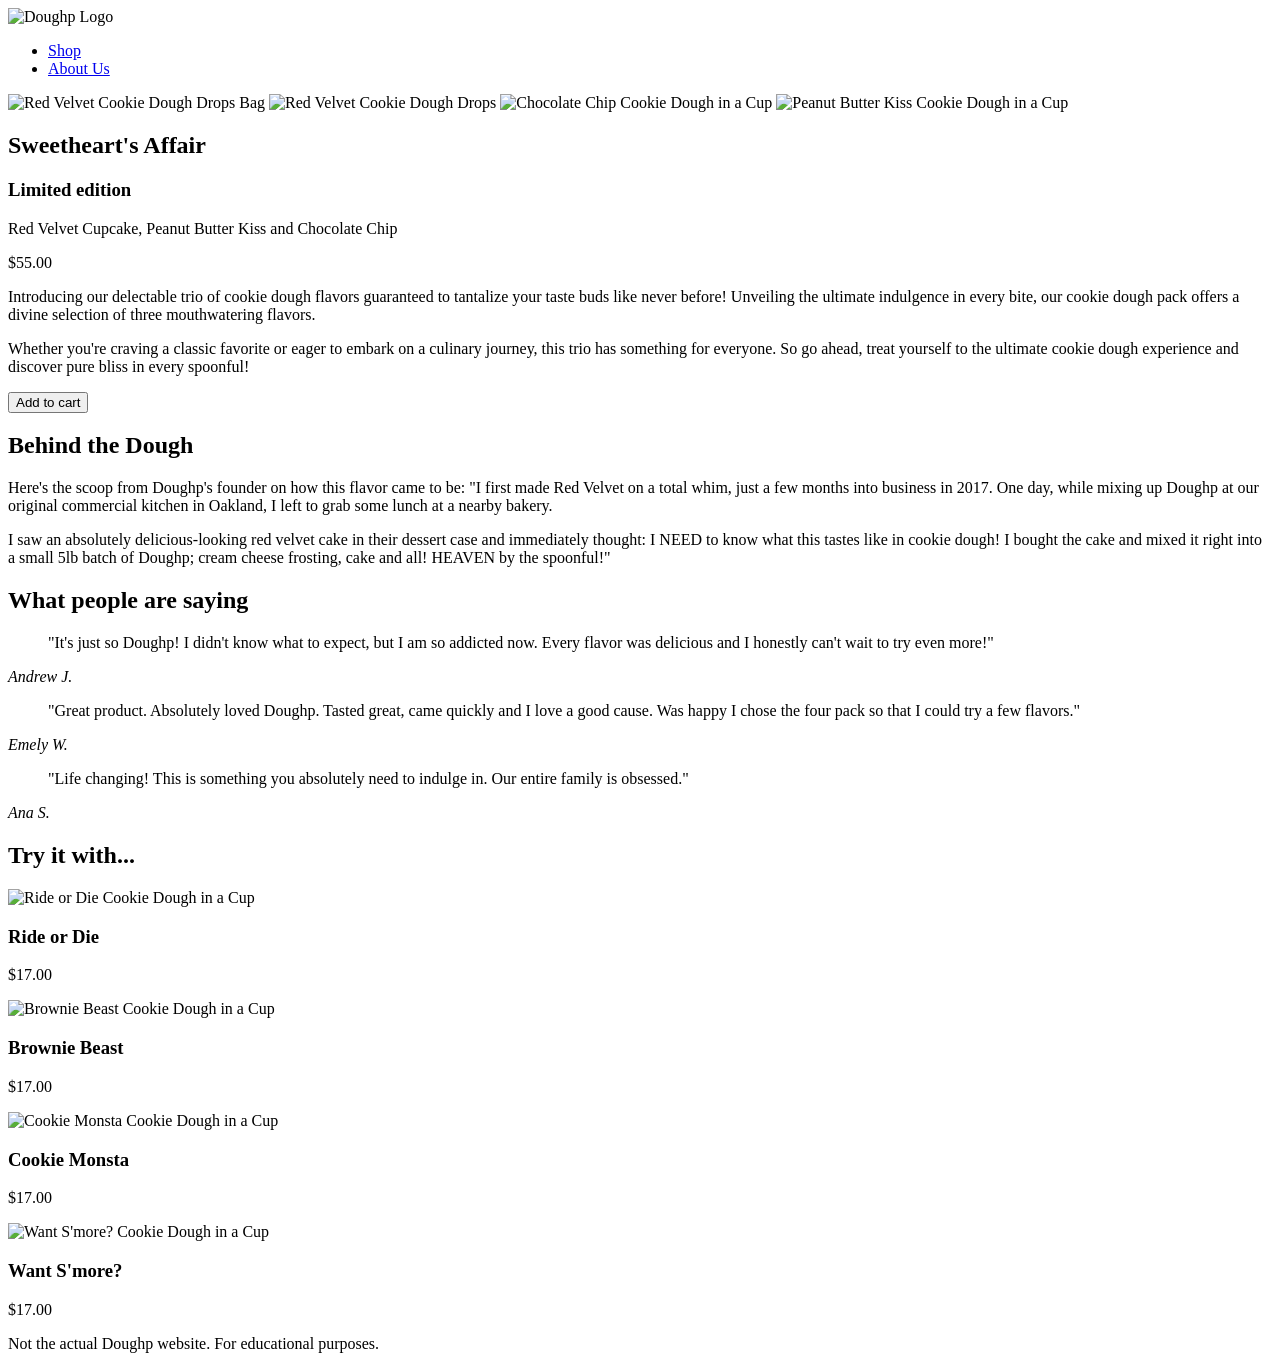
==== screenshots/index.html @ f384260a "Initial Commit" ====
<!DOCTYPE html>
<html lang="en">
<head>
    <meta charset="UTF-8">
    <meta name="viewport" content="width=device-width, initial-scale=1.0">
    <title>Responsive Product Page</title>
    <link rel="stylesheet" href="style.css">
</head>
<body>
    <header>
        <div>
            <img src="../images/doughp-logo.webp" alt="Doughp Logo">

            <nav>
                <ul>
                    <li><a href="#">Shop</a></li>
                    <li><a href="#">About Us</a></li>
                </ul>
            </nav>
        </div>
    </header>

    <main>
        <section id="product-shot">
            <div>
                <img src="../images/product-shot-1.webp" alt="Red Velvet Cookie Dough Drops Bag">
                <img src="../images/product-shot-2.webp" alt="Red Velvet Cookie Dough Drops">
                <img src="../images/product-shot-3.webp" alt="Chocolate Chip Cookie Dough in a Cup">
                <img src="../images/product-shot-4.webp" alt="Peanut Butter Kiss Cookie Dough in a Cup">
            </div>
        </section>

        <section id="sweetheart">
            <div>
                <h1>Sweetheart's Affair</h1>
                <h3>Limited edition</h3>

                <p>Red Velvet Cupcake, Peanut Butter Kiss and Chocolate Chip</p>
                <p>$55.00</p>
                <p>Introducing our delectable trio of cookie dough flavors guaranteed to tantalize your taste buds like never before! Unveiling the ultimate indulgence in every bite, our cookie dough pack offers a divine selection of three mouthwatering flavors.</p>
                <p>Whether you're craving a classic favorite or eager to embark on a culinary journey, this trio has something for everyone. So go ahead, treat yourself to the ultimate cookie dough experience and discover pure bliss in every spoonful!</p>

                <button>Add to cart</button>
            </div>
        </section>

        <section id="behind">
            <div>
                <h2>Behind the Dough</h2>

                <p>Here's the scoop from Doughp's founder on how this flavor came to be: "I first made Red Velvet on a total whim, just a few months into business in 2017. One day, while mixing up Doughp at our original commercial kitchen in Oakland, I left to grab some lunch at a nearby bakery.</p>
                <p>I saw an absolutely delicious-looking red velvet cake in their dessert case and immediately thought: I NEED to know what this tastes like in cookie dough! I bought the cake and mixed it right into a small 5lb batch of Doughp; cream cheese frosting, cake and all! HEAVEN by the spoonful!"</p>
            </div>
        </section>

        <section id="reviews">
            <div>
                <h2>What people are saying</h2>
                <blockquote>"It's just so Doughp! I didn't know what to expect, but I am so addicted now. Every flavor was delicious and I honestly can't wait to try even more!"</blockquote> <!-- maybe just p instead of quote-->
                <p><em>Andrew J.</em></p>

                <blockquote>"Great product. Absolutely loved Doughp. Tasted great, came quickly and I love a good cause. Was happy I chose the four pack so that I could try a few flavors."</blockquote>
                <p><em>Emely W.</em></p>

                <blockquote>"Life changing! This is something you absolutely need to indulge in. Our entire family is obsessed."</blockquote>
                <p><em>Ana S.</em></p>
            </div>
        </section>

        <section id="try">
            <div>
                <h2>Try it with...</h2>

                <div>
                    <img src="../images/ride-or-die.webp" alt="Ride or Die Cookie Dough in a Cup">
                    <h3>Ride or Die</h3>
                    <p>$17.00</p>
                </div>

                <div>
                    <img src="../images/brownie-beast.webp" alt="Brownie Beast Cookie Dough in a Cup">
                    <h3>Brownie Beast</h3>
                    <p>$17.00</p>
                </div>

                <div>
                    <img src="../images/cookie-monsta.webp" alt="Cookie Monsta Cookie Dough in a Cup">
                    <h3>Cookie Monsta</h3>
                    <p>$17.00</p>
                </div>

                <div>
                    <img src="../images/smores.webp" alt="Want S'more? Cookie Dough in a Cup">
                    <h3>Want S'more?</h3>
                    <p>$17.00</p>
                </div>
            </div>
        </section>
    </main>

    <footer>
        <p>Not the actual Doughp website. For educational purposes.</p>        
    </footer>
</body>
</html>
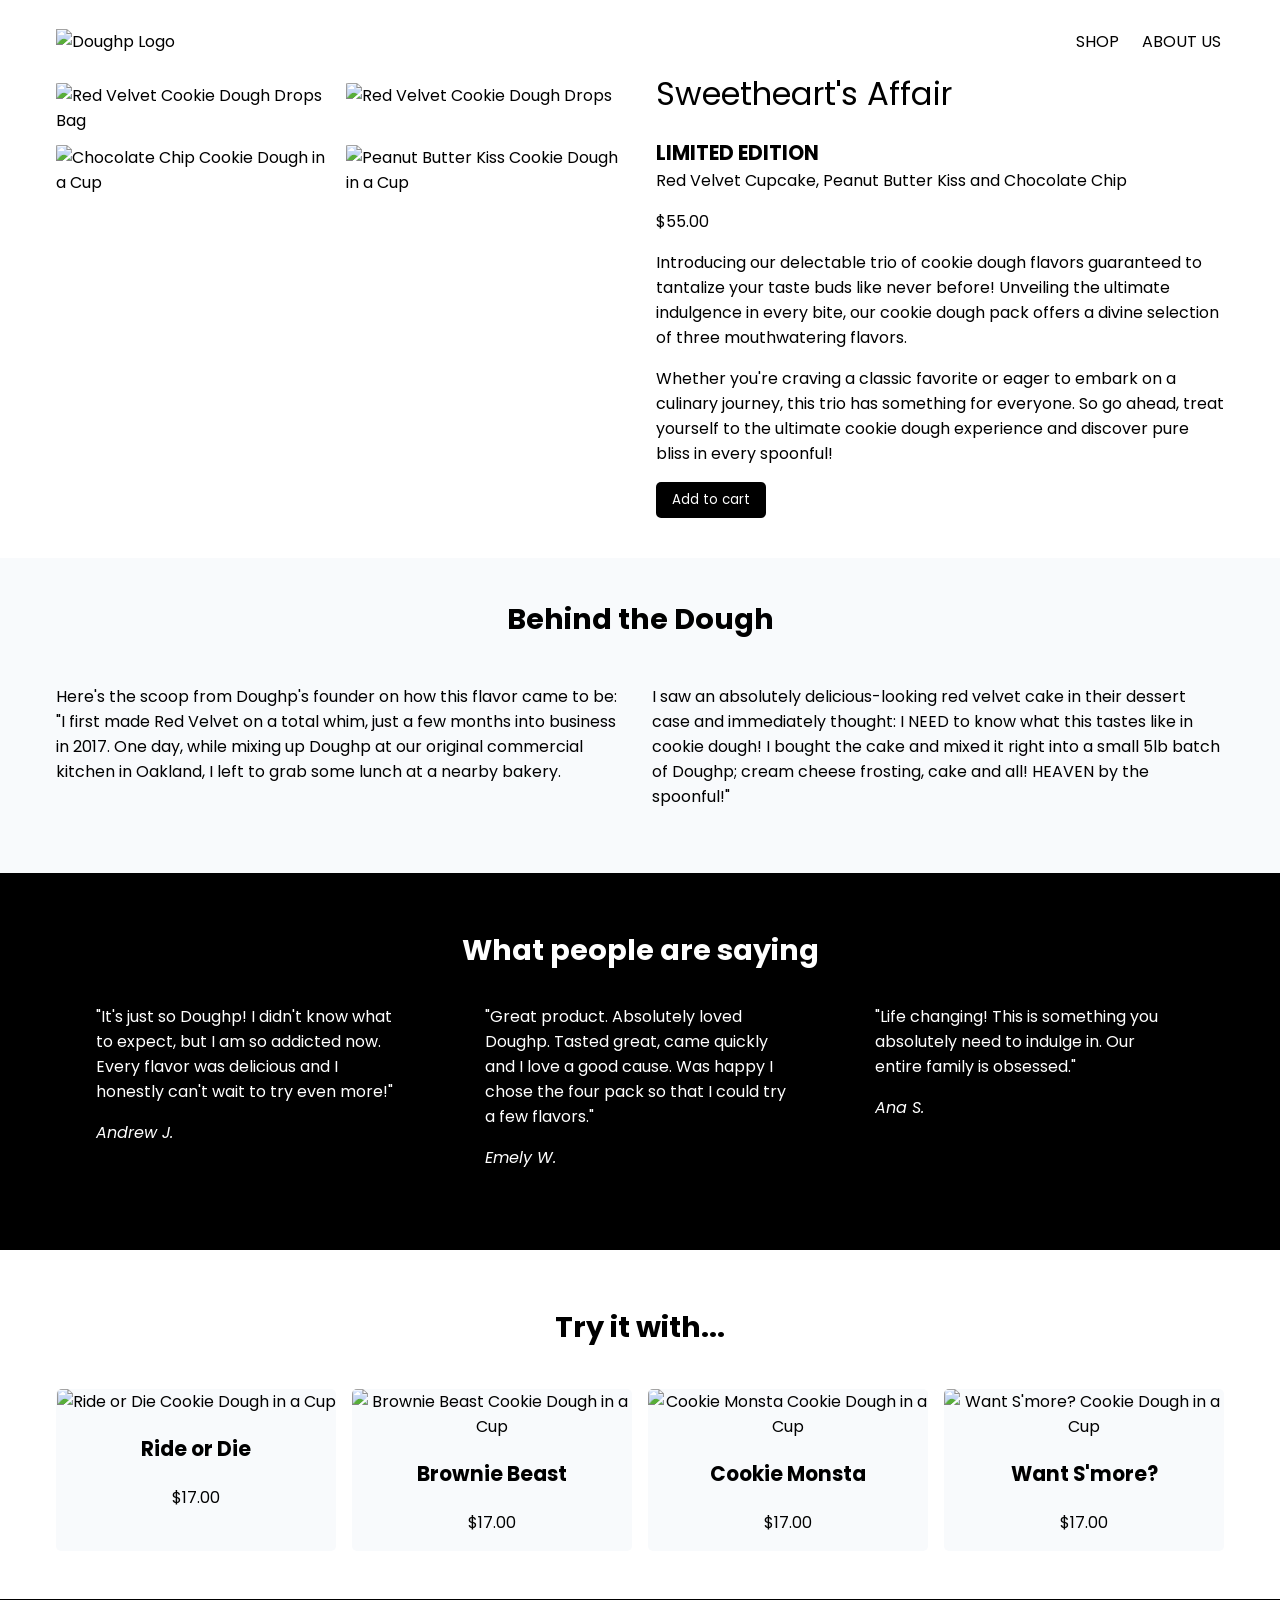
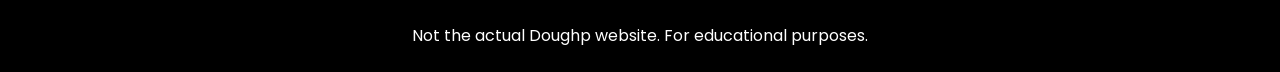
==== commit 57531b42: "Commit changes" ====
--- a/screenshots/index.html
+++ b/screenshots/index.html
@@ -3,49 +3,54 @@
 <head>
     <meta charset="UTF-8">
     <meta name="viewport" content="width=device-width, initial-scale=1.0">
+    <link rel="preconnect" href="https://fonts.googleapis.com">
+<link rel="preconnect" href="https://fonts.gstatic.com" crossorigin>
+<link href="https://fonts.googleapis.com/css2?family=Poppins:ital,wght@0,100;0,200;0,300;0,400;0,500;0,600;0,700;0,800;0,900;1,100;1,200;1,300;1,400;1,500;1,600;1,700;1,800;1,900&family=Quantico:ital,wght@0,400;0,700;1,400;1,700&display=swap" rel="stylesheet">
     <title>Responsive Product Page</title>
-    <link rel="stylesheet" href="style.css">
+    <link rel="stylesheet" href="../css/style.css">
 </head>
 <body>
     <header>
-        <div>
+        <div class="container">
             <img src="../images/doughp-logo.webp" alt="Doughp Logo">
 
             <nav>
                 <ul>
-                    <li><a href="#">Shop</a></li>
-                    <li><a href="#">About Us</a></li>
+                    <li><a href="#">SHOP</a></li>
+                    <li><a href="#">ABOUT US</a></li>
                 </ul>
             </nav>
         </div>
     </header>
 
     <main>
-        <section id="product-shot">
-            <div>
-                <img src="../images/product-shot-1.webp" alt="Red Velvet Cookie Dough Drops Bag">
-                <img src="../images/product-shot-2.webp" alt="Red Velvet Cookie Dough Drops">
-                <img src="../images/product-shot-3.webp" alt="Chocolate Chip Cookie Dough in a Cup">
-                <img src="../images/product-shot-4.webp" alt="Peanut Butter Kiss Cookie Dough in a Cup">
-            </div>
-        </section>
+        <div id="hero">
+            <section id="product-shot">
+                <div class="container" id="images-top">
+                    <img src="../images/product-shot-1.webp" alt="Red Velvet Cookie Dough Drops Bag">
+                    <img src="../images/product-shot-2.webp" alt="Red Velvet Cookie Dough Drops">
+                    <img src="../images/product-shot-3.webp" alt="Chocolate Chip Cookie Dough in a Cup">
+                    <img src="../images/product-shot-4.webp" alt="Peanut Butter Kiss Cookie Dough in a Cup">
+                </div>
+            </section>
 
-        <section id="sweetheart">
-            <div>
-                <h1>Sweetheart's Affair</h1>
-                <h3>Limited edition</h3>
+            <section id="sweetheart">
+                <div class="container">
+                    <h1>Sweetheart's Affair</h1>
+                    <h3>LIMITED EDITION</h3>
 
-                <p>Red Velvet Cupcake, Peanut Butter Kiss and Chocolate Chip</p>
-                <p>$55.00</p>
-                <p>Introducing our delectable trio of cookie dough flavors guaranteed to tantalize your taste buds like never before! Unveiling the ultimate indulgence in every bite, our cookie dough pack offers a divine selection of three mouthwatering flavors.</p>
-                <p>Whether you're craving a classic favorite or eager to embark on a culinary journey, this trio has something for everyone. So go ahead, treat yourself to the ultimate cookie dough experience and discover pure bliss in every spoonful!</p>
+                    <p>Red Velvet Cupcake, Peanut Butter Kiss and Chocolate Chip</p>
+                    <p>$55.00</p>
+                    <p>Introducing our delectable trio of cookie dough flavors guaranteed to tantalize your taste buds like never before! Unveiling the ultimate indulgence in every bite, our cookie dough pack offers a divine selection of three mouthwatering flavors.</p>
+                    <p>Whether you're craving a classic favorite or eager to embark on a culinary journey, this trio has something for everyone. So go ahead, treat yourself to the ultimate cookie dough experience and discover pure bliss in every spoonful!</p>
 
-                <button>Add to cart</button>
-            </div>
-        </section>
+                    <button>Add to cart</button>
+                </div>
+            </section>
+        </div>
 
         <section id="behind">
-            <div>
+            <div class="container">
                 <h2>Behind the Dough</h2>
 
                 <p>Here's the scoop from Doughp's founder on how this flavor came to be: "I first made Red Velvet on a total whim, just a few months into business in 2017. One day, while mixing up Doughp at our original commercial kitchen in Oakland, I left to grab some lunch at a nearby bakery.</p>
@@ -54,42 +59,48 @@
         </section>
 
         <section id="reviews">
-            <div>
+            <div class="container">
                 <h2>What people are saying</h2>
-                <blockquote>"It's just so Doughp! I didn't know what to expect, but I am so addicted now. Every flavor was delicious and I honestly can't wait to try even more!"</blockquote> <!-- maybe just p instead of quote-->
-                <p><em>Andrew J.</em></p>
+                <div>
+                    <blockquote>"It's just so Doughp! I didn't know what to expect, but I am so addicted now. Every flavor was delicious and I honestly can't wait to try even more!"</blockquote>
+                    <p><em>Andrew J.</em></p>
+                </div>
 
-                <blockquote>"Great product. Absolutely loved Doughp. Tasted great, came quickly and I love a good cause. Was happy I chose the four pack so that I could try a few flavors."</blockquote>
-                <p><em>Emely W.</em></p>
+                <div>
+                    <blockquote>"Great product. Absolutely loved Doughp. Tasted great, came quickly and I love a good cause. Was happy I chose the four pack so that I could try a few flavors."</blockquote>
+                    <p><em>Emely W.</em></p>
+                </div>
 
-                <blockquote>"Life changing! This is something you absolutely need to indulge in. Our entire family is obsessed."</blockquote>
-                <p><em>Ana S.</em></p>
+                <div>
+                    <blockquote>"Life changing! This is something you absolutely need to indulge in. Our entire family is obsessed."</blockquote>
+                    <p><em>Ana S.</em></p>
+                </div>
             </div>
         </section>
 
         <section id="try">
-            <div>
+            <div class="container" id="images-bottom">
                 <h2>Try it with...</h2>
 
-                <div>
+                <div class="flavour">
                     <img src="../images/ride-or-die.webp" alt="Ride or Die Cookie Dough in a Cup">
                     <h3>Ride or Die</h3>
                     <p>$17.00</p>
                 </div>
 
-                <div>
+                <div class="flavour">
                     <img src="../images/brownie-beast.webp" alt="Brownie Beast Cookie Dough in a Cup">
                     <h3>Brownie Beast</h3>
                     <p>$17.00</p>
                 </div>
 
-                <div>
+                <div class="flavour">
                     <img src="../images/cookie-monsta.webp" alt="Cookie Monsta Cookie Dough in a Cup">
                     <h3>Cookie Monsta</h3>
                     <p>$17.00</p>
                 </div>
 
-                <div>
+                <div class="flavour">
                     <img src="../images/smores.webp" alt="Want S'more? Cookie Dough in a Cup">
                     <h3>Want S'more?</h3>
                     <p>$17.00</p>
--- a/css/style.css
+++ b/css/style.css
@@ -0,0 +1,252 @@
+*{
+    box-sizing: border-box;
+    font-family: Poppins, sans-serif;
+}
+
+body{
+    margin: 0;
+    padding: 0;
+}
+
+.container{
+    max-width: 1200px;
+    padding-left: 1rem;
+    padding-right: 1rem;
+}
+
+h1{
+    font-size: 2.027rem;
+}
+
+h2{
+    font-size: 1.802rem;
+}
+
+h3{
+    font-size: 1.266rem;
+}
+
+header div{
+    display: flex;
+    justify-content: space-between;
+    align-items: center;
+    margin-bottom: 0.5rem;
+}
+
+header img{
+    width: 130px;
+}
+
+nav ul{
+    list-style: none;
+    display: flex;
+}
+
+nav ul li{
+    margin: 0 0.2rem;
+}
+
+nav a{
+    text-decoration: none;
+    color: #000;
+    margin-left: 1rem;
+}
+
+#images-top{
+    display: flex;
+    flex-wrap: wrap;
+    justify-content: space-between;
+}
+
+#images-top img{
+    width: 100%;
+}
+
+#images-top img:nth-child(1){
+    border-radius: 1%;
+}
+
+#images-top img:nth-child(2),
+#images-top img:nth-child(3),
+#images-top img:nth-child(4){
+    width: 31%;
+    margin-top: 0.8rem;
+    border-radius: 3%;
+}
+
+#sweetheart h1{
+    font-weight: normal;
+}
+
+#sweetheart h3{
+    margin-bottom: 0;
+}
+
+#sweetheart p:nth-of-type(1){
+    margin-top: 0;
+}
+
+#sweetheart button{
+    background-color: #000;
+    color: #fff;
+    border-radius: 5px;
+    padding: 0.5rem 1rem;
+    border: none;
+}
+
+#behind{
+    background-color: #f8fafc;
+    margin: 2.5rem 0 0;
+    padding: 1rem 0 3rem;
+}
+
+#behind h2{
+    text-align: center;
+    margin-bottom: 1.5rem;
+}
+
+#reviews{
+    background-color: #000;
+    color: #fff;
+    padding: 2rem 0 1rem;
+}
+
+#reviews h2{
+    text-align: center;
+    margin-bottom: 1.5rem;
+}
+
+#reviews p{
+    margin-left: 2.5rem;
+    margin-bottom: 4rem;
+}
+
+#try{
+    padding: 2rem 0;;
+}
+
+#try .container{
+    display: grid;
+    grid-template-columns: repeat(2, 1fr);
+    gap: 1.5rem;
+}
+
+#try h2{
+    text-align: center;
+    margin-bottom: 1.5rem;
+    grid-column: 1 / 3;
+}
+
+#try .flavour{
+    background-color: #f8fafc;
+    text-align: center;
+    border-radius: 5px;
+}
+
+#images-bottom img{
+    width: 100%;
+    border-radius: 5px;
+}
+
+footer{
+    background-color: #000;
+    color: #fff;
+    text-align: center;
+    padding: 0.5rem;
+    font-size: 0.8rem;
+}
+
+@media (min-width: 768px){
+
+header div{
+    margin-top: 0.8rem;
+}
+
+header img{
+    width: 170px;
+}
+
+#images-top{
+    margin-top: 0;
+}
+
+#images-top img:nth-child(1){
+    border-radius: 1%;
+}
+
+#images-top img:nth-child(1),
+#images-top img:nth-child(2),
+#images-top img:nth-child(3),
+#images-top img:nth-child(4){
+    width: 49%;
+    margin-top: 0.8rem;
+    border-radius: 1%;
+}
+
+#behind h2{
+    margin-bottom: 0.2rem;
+}
+
+#behind .container{
+    display: grid;
+    grid-template-columns: repeat(2, 1fr);
+    gap: 1.5rem;
+}
+
+#behind h2{
+    grid-column: 1 / 3;
+}
+
+#reviews h2{
+    margin-bottom: 1rem;
+}
+
+#reviews .container{
+    display: grid;
+    grid-template-columns: repeat(3, 1fr);;
+}
+
+#reviews h2{
+    grid-column: 1 / 4;
+}
+
+#try{
+    padding: 2rem 0 3rem
+}
+
+#try .container{
+    grid-template-columns: repeat(4, 1fr);
+    gap: 1rem;
+}
+
+#try h2{
+    grid-column: 1 / 5;
+}
+
+footer{
+    font-size: 1rem;
+}
+}
+
+@media (min-width: 960px){
+
+#hero{
+    display: grid;
+    grid-template-columns: repeat(2, 1fr);
+    max-width: 1200px;
+    margin: 0 auto;
+}
+
+#sweetheart h1{
+    margin-top: 0;
+    margin-bottom: 0;
+}
+
+.container{
+    margin: 0 auto;
+}
+
+header div{
+    padding-top: 0.8rem;
+}
+}
